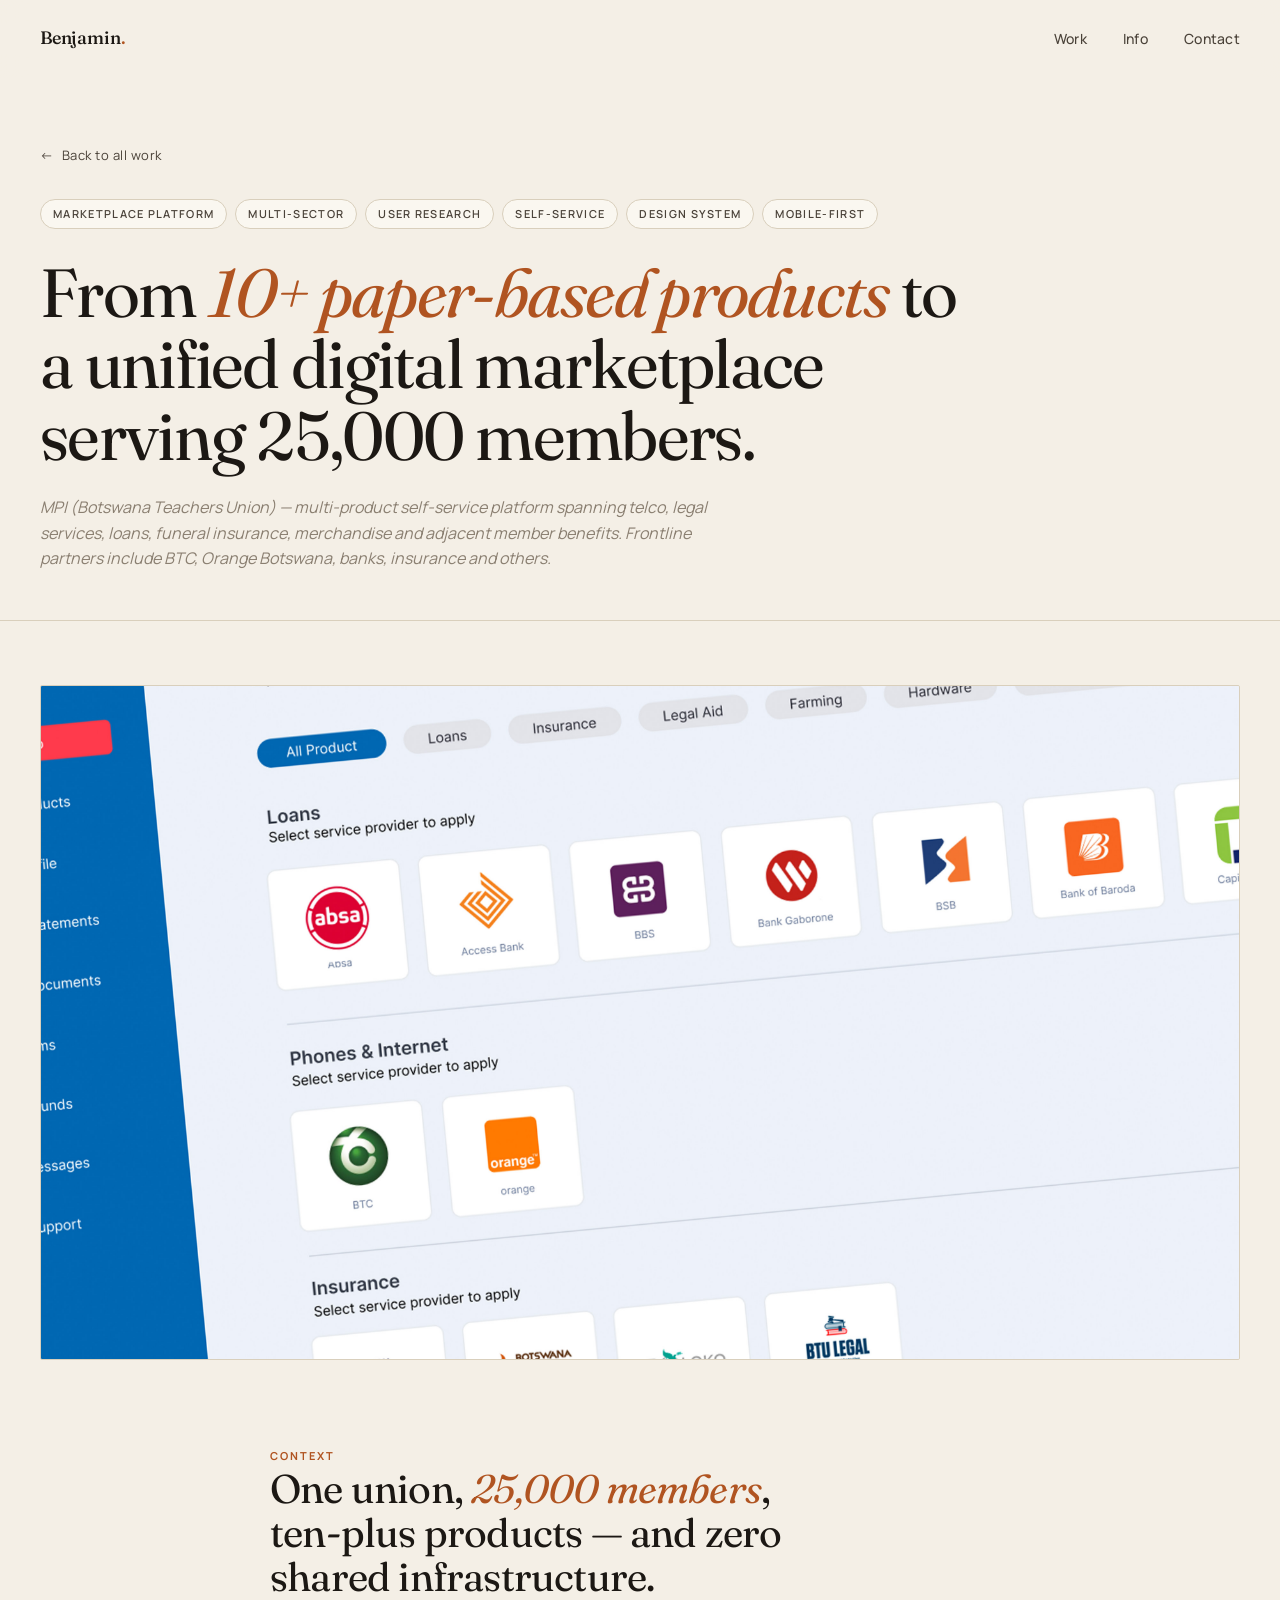
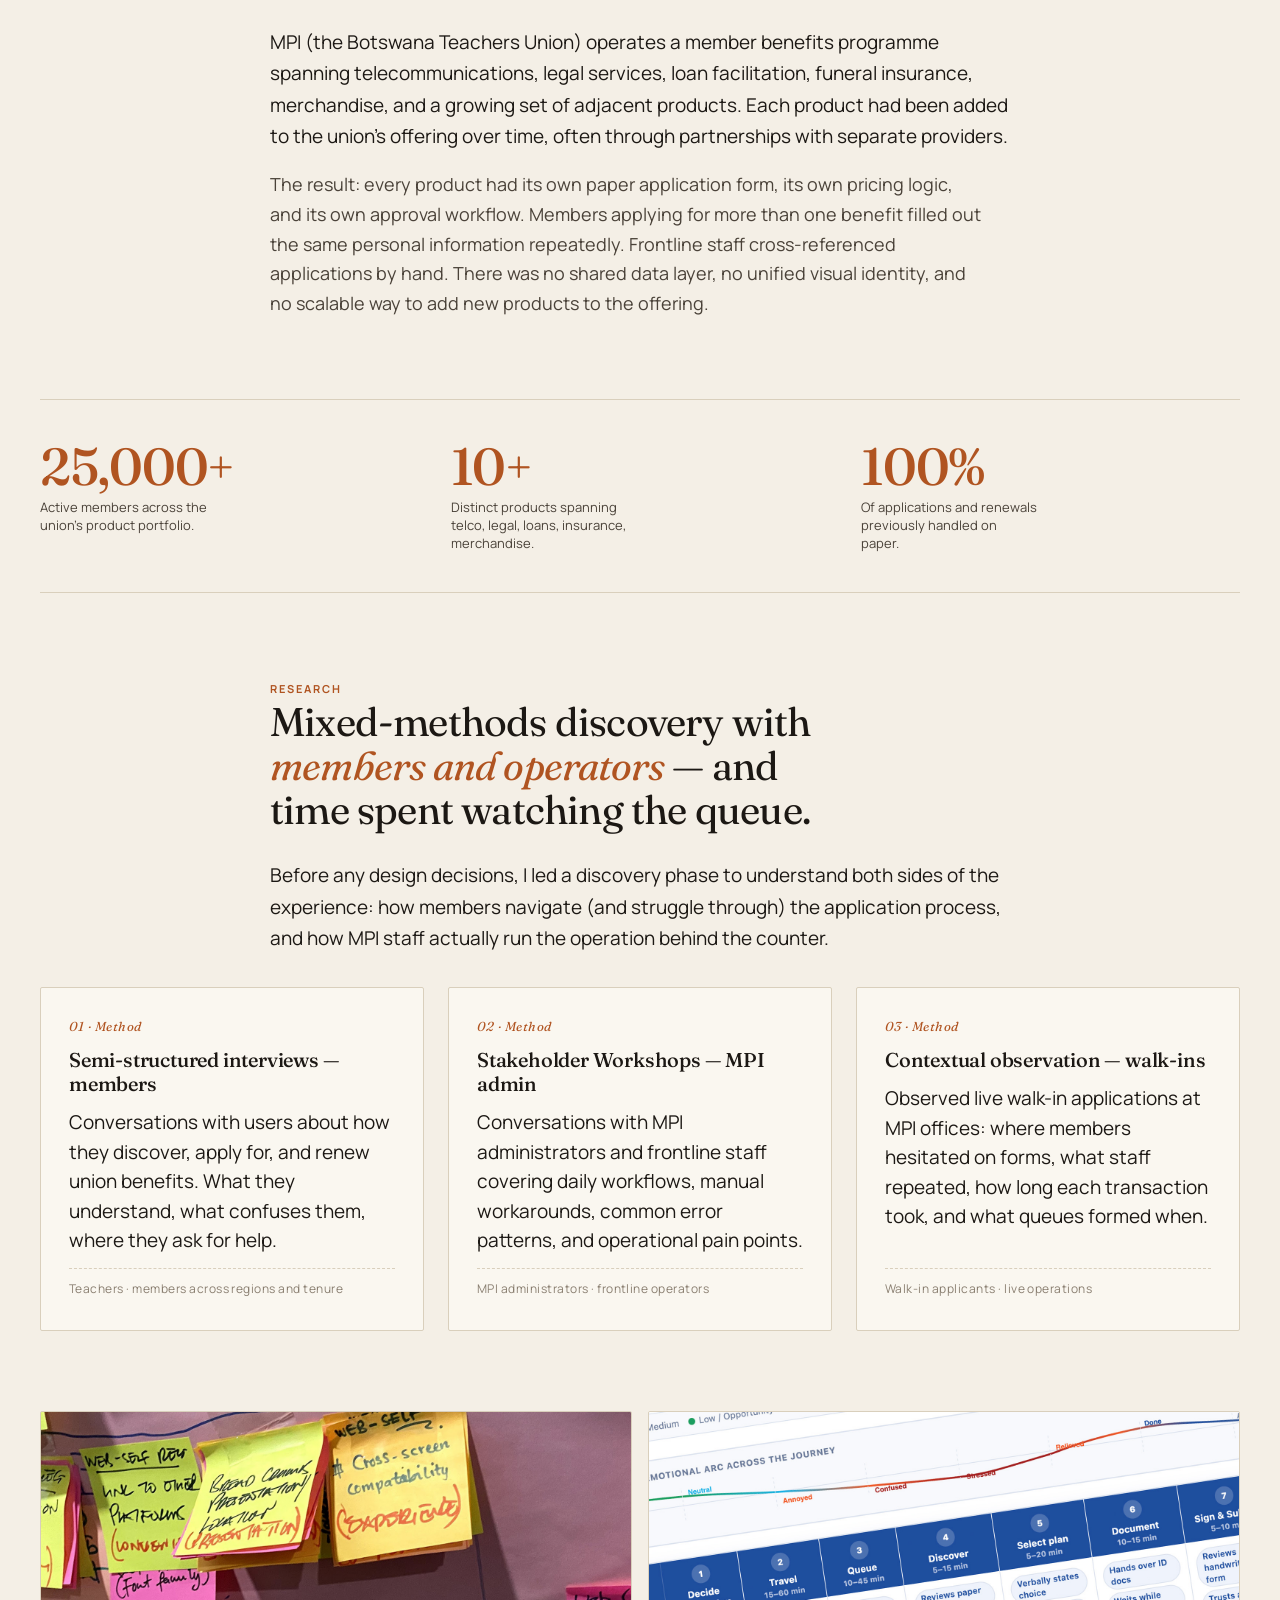
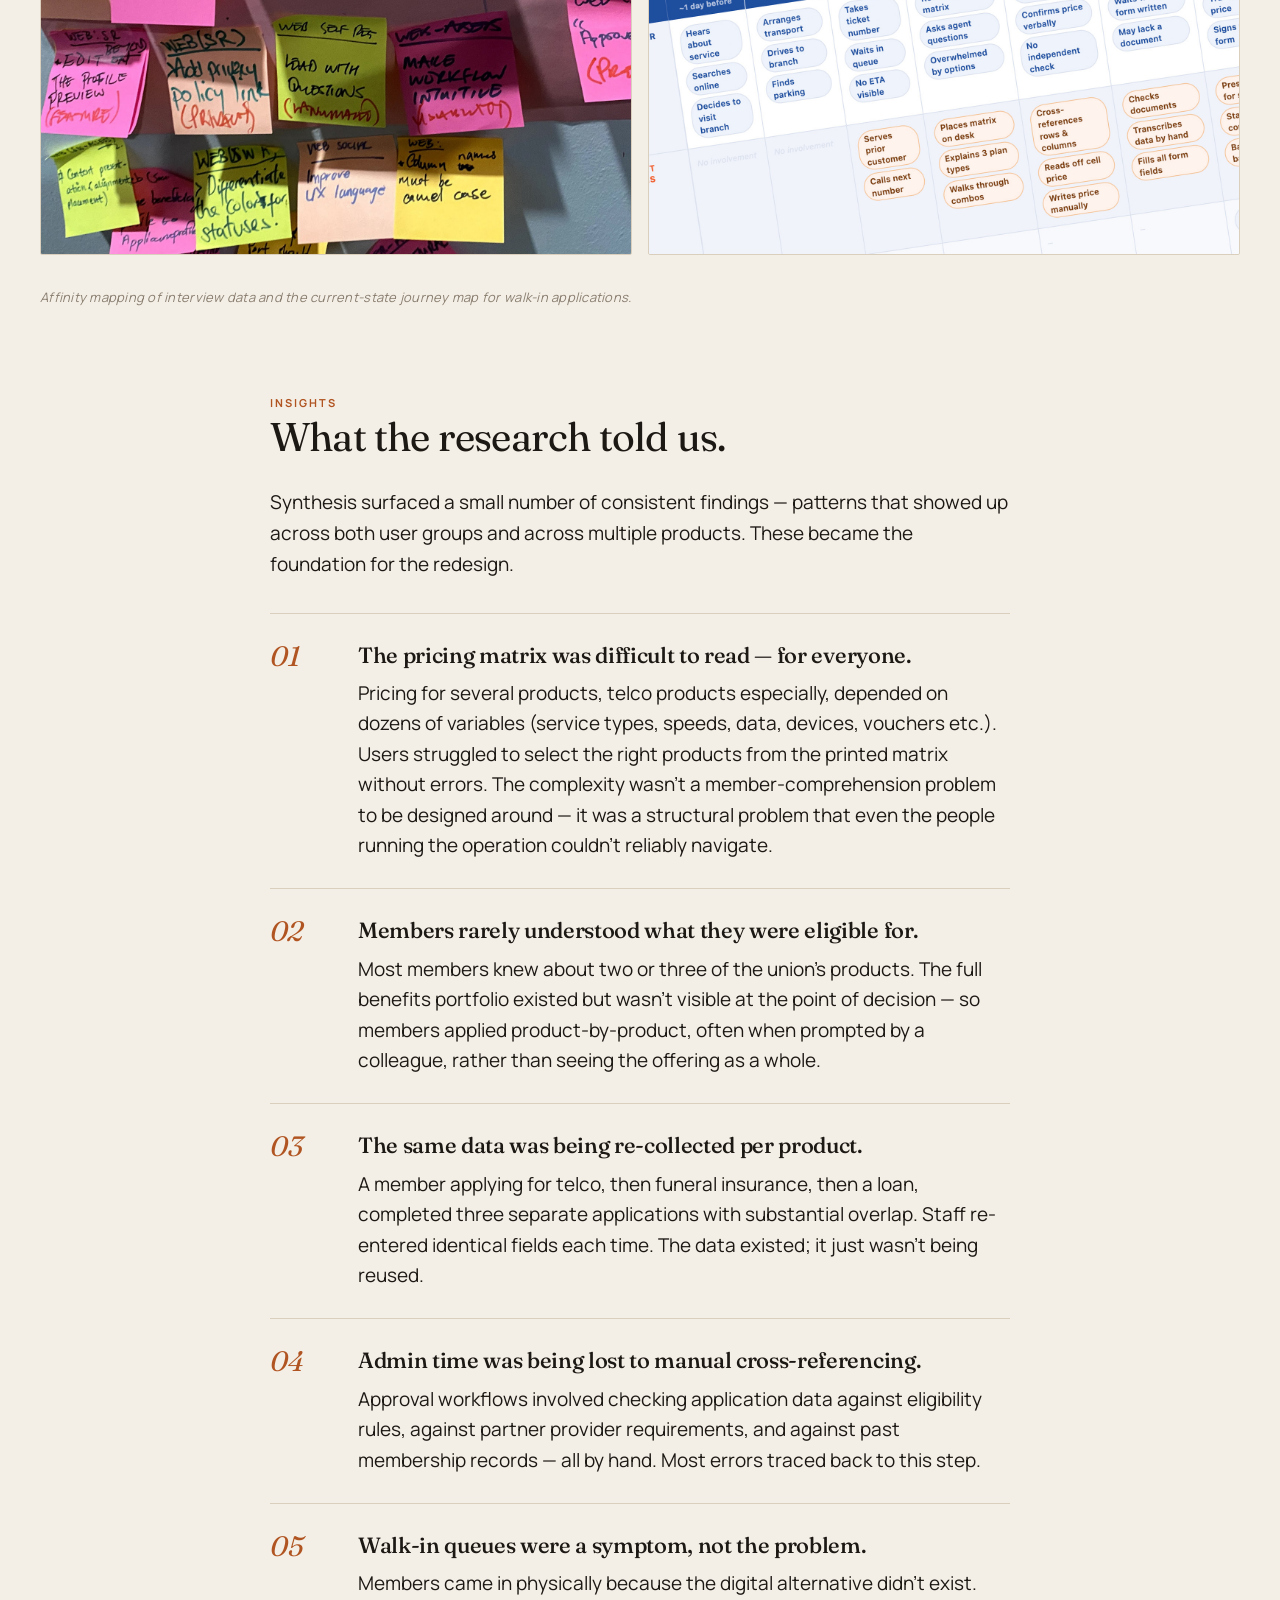
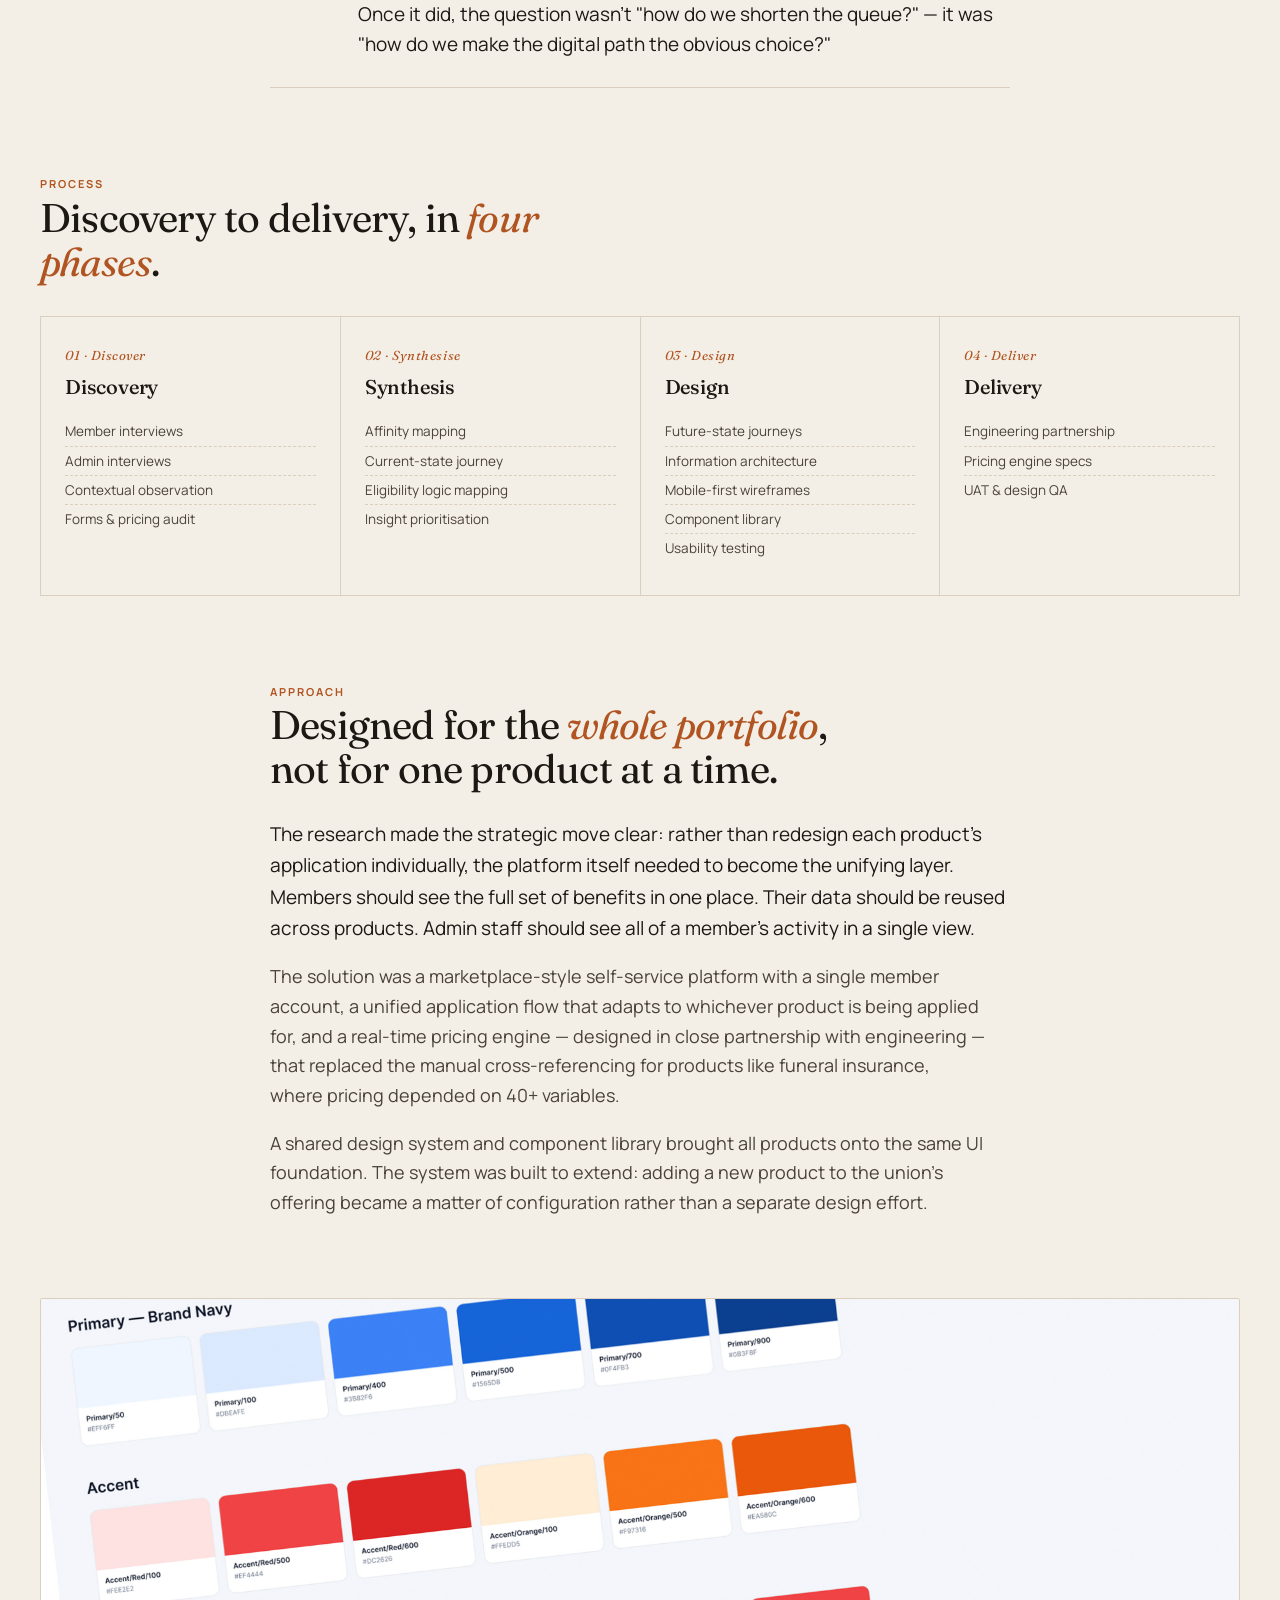
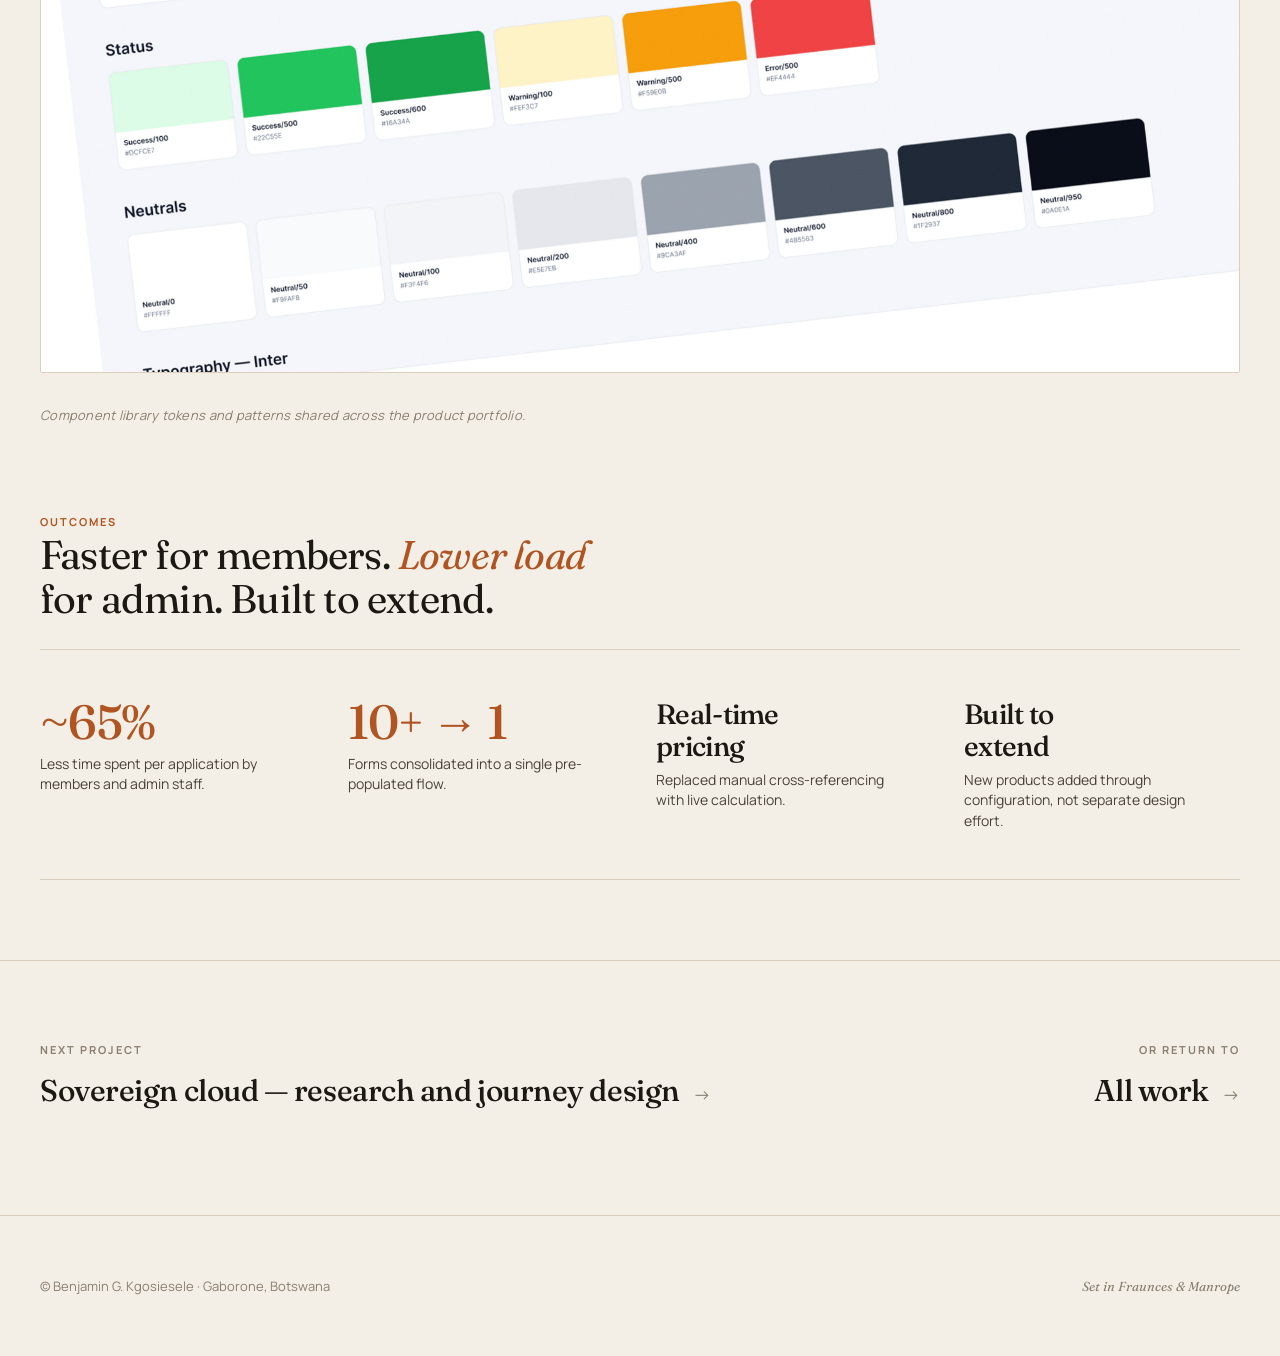
==== case-multi-product.html @ 845a57d2 "Add files via upload" ====
<!DOCTYPE html>
<html lang="en">
<head>
  <meta charset="UTF-8">
  <meta name="viewport" content="width=device-width, initial-scale=1.0">

  <script>document.documentElement.classList.add('js');</script>

  <title>MPI multi-product platform — Benjamin Kgosiesele</title>
  <meta name="description" content="Case study: from 10+ paper-based products to a unified digital marketplace serving 25,000 MPI members. Multi-method user research, journey design, and a real-time pricing engine.">

  <link rel="preconnect" href="https://fonts.googleapis.com">
  <link rel="preconnect" href="https://fonts.gstatic.com" crossorigin>
  <link href="https://fonts.googleapis.com/css2?family=Fraunces:ital,opsz,wght@0,9..144,300;0,9..144,400;0,9..144,500;0,9..144,600;1,9..144,400&family=Manrope:wght@300;400;500;600;700&display=swap" rel="stylesheet">

  <link rel="stylesheet" href="styles.css">

  <noscript>
    <style>
      .reveal { opacity: 1 !important; transform: none !important; }
    </style>
  </noscript>
</head>
<body>

  <!-- =====================================================
       NAV
       ===================================================== -->
  <nav class="top" id="topNav">
    <a href="index.html" class="mark">Benjamin<span>.</span></a>
    <ul>
      <li><a href="index.html">Work</a></li>
      <li><a href="about.html">Info</a></li>
      <li><a href="about.html#contact">Contact</a></li>
    </ul>
  </nav>

  <!-- =====================================================
       BACK LINK
       ===================================================== -->
  <div class="back-bar">
    <div class="container">
      <a href="index.html" class="back-link">
        <span class="arrow">←</span>
        <span>Back to all work</span>
      </a>
    </div>
  </div>

  <!-- =====================================================
       CASE HEADER
       ===================================================== -->
  <header class="case-header">
    <div class="container">
      <div class="case-tags">
        <span>Marketplace platform</span>
        <span>Multi-sector</span>
        <span>User research</span>
        <span>Self-service</span>
        <span>Design system</span>
        <span>Mobile-first</span>
      </div>
      <h1 class="case-title">From <em>10+ paper-based products</em> to a unified digital marketplace serving 25,000 members.</h1>
      <p class="case-clients">MPI (Botswana Teachers Union) — multi-product self-service platform spanning telco, legal services, loans, funeral insurance, merchandise and adjacent member benefits. Frontline partners include BTC, Orange Botswana, banks, insurance and others.</p>
    </div>
  </header>

  <!-- =====================================================
       HERO IMAGE
       ===================================================== -->
  <div class="container">
    <div class="case-hero-img" data-label="Hero image — unified marketplace, member dashboard / application flow">
     <img src="images/mpihero.jpg" alt="MPI multi-product platform — unified member dashboard">
    </div>
  </div>

  <!-- =====================================================
       CONTEXT
       ===================================================== -->
  <section class="case-section">
    <div class="container narrow reveal">
      <span class="section-label">Context</span>
      <h2>One union, <em>25,000 members</em>, ten-plus products — and zero shared infrastructure.</h2>
      <p>MPI (the Botswana Teachers Union) operates a member benefits programme spanning telecommunications, legal services, loan facilitation, funeral insurance, merchandise, and a growing set of adjacent products. Each product had been added to the union's offering over time, often through partnerships with separate providers.</p>
      <p>The result: every product had its own paper application form, its own pricing logic, and its own approval workflow. Members applying for more than one benefit filled out the same personal information repeatedly. Frontline staff cross-referenced applications by hand. There was no shared data layer, no unified visual identity, and no scalable way to add new products to the offering.</p>
    </div>
  </section>

  <!-- ===== Stat strip — scale signals ===== -->
  <section class="case-section" style="margin-top: 0;">
    <div class="container reveal">
      <div class="stat-strip">
        <div class="stat">
          <span class="figure">25,000+</span>
          <span class="label">Active members across the union's product portfolio.</span>
        </div>
        <div class="stat">
          <span class="figure">10+</span>
          <span class="label">Distinct products spanning telco, legal, loans, insurance, merchandise.</span>
        </div>
        <div class="stat">
          <span class="figure">100%</span>
          <span class="label">Of applications and renewals previously handled on paper.</span>
        </div>
      </div>
    </div>
  </section>

  <!-- =====================================================
       RESEARCH
       ===================================================== -->
  <section class="case-section">
    <div class="container narrow reveal">
      <span class="section-label">Research</span>
      <h2>Mixed-methods discovery with <em>members and operators</em> — and time spent watching the queue.</h2>
      <p>Before any design decisions, I led a discovery phase to understand both sides of the experience: how members navigate (and struggle through) the application process, and how MPI staff actually run the operation behind the counter.</p>
    </div>

    <div class="container reveal">
      <div class="research-grid">
        <div class="research-card">
          <span class="method-num">01 · Method</span>
          <h4>Semi-structured interviews — members</h4>
          <p>Conversations with users about how they discover, apply for, and renew union benefits. What they understand, what confuses them, where they ask for help.</p>
          <span class="who">Teachers · members across regions and tenure</span>
        </div>
        <div class="research-card">
          <span class="method-num">02 · Method</span>
          <h4>Stakeholder Workshops — MPI admin</h4>
          <p>Conversations with MPI administrators and frontline staff covering daily workflows, manual workarounds, common error patterns, and operational pain points.</p>
          <span class="who">MPI administrators · frontline operators</span>
        </div>
        <div class="research-card">
          <span class="method-num">03 · Method</span>
          <h4>Contextual observation — walk-ins</h4>
          <p>Observed live walk-in applications at MPI offices: where members hesitated on forms, what staff repeated, how long each transaction took, and what queues formed when.</p>
          <span class="who">Walk-in applicants · live operations</span>
        </div>
      </div>
    </div>
  </section>

  <!-- Process image row — research artefacts -->
  <div class="container">
    <div class="image-row reveal">
      <div class="img-frame" data-label="Design thinking session for requirements elicitation">
        <img src="images/designthinking.jpg" alt="Design thinking session for requirements elicitation">
        </div>
      <div class="img-frame " data-label="Customer journey map for konnecta touchpoints">
      <img src="images/journeymap.jpg" alt="Customer journey map for konnecta touchpoints">
      </div>
      
    </div>
    <p class="image-caption container narrow" style="padding-left:0;padding-right:0;">Affinity mapping of interview data and the current-state journey map for walk-in applications.</p>
  </div>

  <!-- =====================================================
       INSIGHTS
       ===================================================== -->
  <section class="case-section" style="margin-top: 80px;">
    <div class="container narrow reveal">
      <span class="section-label">Insights</span>
      <h2>What the research told us.</h2>
      <p>Synthesis surfaced a small number of consistent findings — patterns that showed up across both user groups and across multiple products. These became the foundation for the redesign.</p>
    </div>

    <div class="container narrow reveal">
      <div class="insights-list">
        <div class="insight">
          <span class="insight-num">01</span>
          <div>
            <h4>The pricing matrix was difficult to read — for everyone.</h4>
            <p>Pricing for several products, telco products especially, depended on dozens of variables (service types, speeds, data, devices, vouchers etc.). Users struggled to select the right products from the printed matrix without errors. The complexity wasn't a member-comprehension problem to be designed around — it was a structural problem that even the people running the operation couldn't reliably navigate.</p>
          </div>
        </div>
        <div class="insight">
          <span class="insight-num">02</span>
          <div>
            <h4>Members rarely understood what they were eligible for.</h4>
            <p>Most members knew about two or three of the union's products. The full benefits portfolio existed but wasn't visible at the point of decision — so members applied product-by-product, often when prompted by a colleague, rather than seeing the offering as a whole.</p>
          </div>
        </div>
        <div class="insight">
          <span class="insight-num">03</span>
          <div>
            <h4>The same data was being re-collected per product.</h4>
            <p>A member applying for telco, then funeral insurance, then a loan, completed three separate applications with substantial overlap. Staff re-entered identical fields each time. The data existed; it just wasn't being reused.</p>
          </div>
        </div>
        <div class="insight">
          <span class="insight-num">04</span>
          <div>
            <h4>Admin time was being lost to manual cross-referencing.</h4>
            <p>Approval workflows involved checking application data against eligibility rules, against partner provider requirements, and against past membership records — all by hand. Most errors traced back to this step.</p>
          </div>
        </div>
        <div class="insight">
          <span class="insight-num">05</span>
          <div>
            <h4>Walk-in queues were a symptom, not the problem.</h4>
            <p>Members came in physically because the digital alternative didn't exist. Once it did, the question wasn't "how do we shorten the queue?" — it was "how do we make the digital path the obvious choice?"</p>
          </div>
        </div>
      </div>
    </div>
  </section>

  <!-- =====================================================
       PROCESS
       ===================================================== -->
  <section class="case-section" style="margin-top: 80px;">
    <div class="container reveal">
      <span class="section-label">Process</span>
      <h2>Discovery to delivery, in <em>four phases</em>.</h2>

      <div class="process-phases">
        <div class="phase">
          <span class="phase-num">01 · Discover</span>
          <h4>Discovery</h4>
          <ul>
            <li>Member interviews</li>
            <li>Admin interviews</li>
            <li>Contextual observation</li>
            <li>Forms &amp; pricing audit</li>
          </ul>
        </div>
        <div class="phase">
          <span class="phase-num">02 · Synthesise</span>
          <h4>Synthesis</h4>
          <ul>
            <li>Affinity mapping</li>
            <li>Current-state journey</li>
            <li>Eligibility logic mapping</li>
            <li>Insight prioritisation</li>
          </ul>
        </div>
        <div class="phase">
          <span class="phase-num">03 · Design</span>
          <h4>Design</h4>
          <ul>
            <li>Future-state journeys</li>
            <li>Information architecture</li>
            <li>Mobile-first wireframes</li>
            <li>Component library</li>
            <li>Usability testing</li>
          </ul>
        </div>
        <div class="phase">
          <span class="phase-num">04 · Deliver</span>
          <h4>Delivery</h4>
          <ul>
            <li>Engineering partnership</li>
            <li>Pricing engine specs</li>
            <li>UAT &amp; design QA</li>
           
          </ul>
        </div>
      </div>
    </div>
  </section>

  <!-- =====================================================
       APPROACH (formerly What I did)
       ===================================================== -->
  <section class="case-section" style="margin-top: 80px;">
    <div class="container narrow reveal">
      <span class="section-label">Approach</span>
      <h2>Designed for the <em>whole portfolio</em>, not for one product at a time.</h2>
      <p>The research made the strategic move clear: rather than redesign each product's application individually, the platform itself needed to become the unifying layer. Members should see the full set of benefits in one place. Their data should be reused across products. Admin staff should see all of a member's activity in a single view.</p>
      <p>The solution was a marketplace-style self-service platform with a single member account, a unified application flow that adapts to whichever product is being applied for, and a real-time pricing engine — designed in close partnership with engineering — that replaced the manual cross-referencing for products like funeral insurance, where pricing depended on 40+ variables.</p>
      <p>A shared design system and component library brought all products onto the same UI foundation. The system was built to extend: adding a new product to the union's offering became a matter of configuration rather than a separate design effort.</p>
    </div>
  </section>

  <!-- Detail image -->
  <div class="container">
    <div class="image-row full reveal">
      <div class="img-frame" data-label="Design system — component library across the product portfolio">
      <img src="images/designsystem2.jpg" alt="Unified design system components">
      </div>
    </div>
    <p class="image-caption container narrow" style="padding-left:0;padding-right:0;">Component library tokens and patterns shared across the product portfolio.</p>
  </div>

  <!-- =====================================================
       OUTCOMES
       ===================================================== -->
  <section class="case-section" style="margin-top: 80px;">
    <div class="container reveal">
      <span class="section-label">Outcomes</span>
      <h2>Faster for members. <em>Lower load</em> for admin. Built to extend.</h2>

      <div class="outcomes-grid">
        <div class="outcome">
          <span class="figure">~65%</span>
          <span class="desc">Less time spent per application by members and admin staff.</span>
        </div>
        <div class="outcome">
          <span class="figure">10+ → 1</span>
          <span class="desc">Forms consolidated into a single pre-populated flow.</span>
        </div>
        <div class="outcome">
          <span class="figure text">Real-time<br>pricing</span>
          <span class="desc">Replaced manual cross-referencing with live calculation.</span>
        </div>
        <div class="outcome">
          <span class="figure text">Built to<br>extend</span>
          <span class="desc">New products added through configuration, not separate design effort.</span>
        </div>
      </div>
    </div>
  </section>

  <!-- Pull quote / reflection
  <section class="case-section">
    <div class="container narrow reveal">
      <div class="callout">
        <p>"The design wasn't just a UI redesign — it was a channel migration. Volume shifted from paper and in-person submission to mobile-first digital, which changed how the operations team had to staff and support the products."</p>
      </div>
    </div>
  </section> -->

  <!-- =====================================================
       NEXT CASE
       ===================================================== -->
  <section class="next-case">
    <div class="container">
      <div class="next-case-inner">
        <div>
          <span class="nav-label">Next project</span>
          <a href="case-sovereign-cloud.html">Sovereign cloud — research and journey design <span class="arrow">→</span></a>
        </div>
        <div style="text-align: right;">
          <span class="nav-label">Or return to</span>
          <a href="index.html">All work <span class="arrow">→</span></a>
        </div>
      </div>
    </div>
  </section>

  <!-- =====================================================
       FOOTER
       ===================================================== -->
  <footer class="case-footer">
    <div class="container" style="display:flex;justify-content:space-between;align-items:center;width:100%;flex-wrap:wrap;gap:16px;">
      <span>© Benjamin G. Kgosiesele · Gaborone, Botswana</span>
      <span class="set-in">Set in Fraunces &amp; Manrope</span>
    </div>
  </footer>

  <script>
    const nav = document.getElementById('topNav');
    const onScroll = () => {
      if (window.scrollY > 8) nav.classList.add('scrolled');
      else nav.classList.remove('scrolled');
    };
    window.addEventListener('scroll', onScroll, { passive: true });
    onScroll();

    const revealEls = document.querySelectorAll('.reveal');
    if ('IntersectionObserver' in window) {
      const io = new IntersectionObserver((entries) => {
        entries.forEach(entry => {
          if (entry.isIntersecting) {
            entry.target.classList.add('in');
            io.unobserve(entry.target);
          }
        });
      }, { rootMargin: '0px 0px -60px 0px', threshold: 0.05 });
      revealEls.forEach(el => io.observe(el));
    } else {
      revealEls.forEach(el => el.classList.add('in'));
    }
    setTimeout(() => {
      revealEls.forEach(el => el.classList.add('in'));
    }, 600);
  </script>
</body>
</html>
---- styles.css ----
/* ============================================================
   Benjamin Kgosiesele — Portfolio
   Shared stylesheet for all pages
   Set in Fraunces (display) & Manrope (body)
   ============================================================ */

:root {
      /* Editorial warm palette */
      --bg: #F4EFE6;
      --bg-tint: #EAE2D2;
      --ink: #1C1814;
      --ink-soft: #4A4239;
      --ink-muted: #8A7F71;
      --rule: #D9CFBC;
      --accent: #B05421;
      --accent-soft: #E8C9A8;
      --paper: #FAF7F0;

      --font-display: 'Fraunces', 'Cochin', 'Georgia', serif;
      --font-body: 'Manrope', 'Helvetica Neue', Arial, sans-serif;
    }

* { box-sizing: border-box; margin: 0; padding: 0; }

html { scroll-behavior: smooth; }

body {
      font-family: var(--font-body);
      font-size: 17px;
      line-height: 1.6;
      color: var(--ink);
      background: var(--bg);
      -webkit-font-smoothing: antialiased;
      text-rendering: optimizeLegibility;
      overflow-x: hidden;
    }

.container {
      max-width: 1280px;
      margin: 0 auto;
      padding: 0 40px;
    }

@media (max-width: 720px) {
      .about-grid { grid-template-columns: 1fr; gap: 48px; }
      .about-portrait { max-width: 320px; justify-self: center; }
      .about-portrait + .portrait-caption { text-align: center; }
    }

nav.top {
      position: fixed;
      top: 0; left: 0; right: 0;
      z-index: 100;
      padding: 24px 40px;
      display: flex;
      justify-content: space-between;
      align-items: baseline;
      background: rgba(244, 239, 230, 0.85);
      backdrop-filter: blur(12px);
      -webkit-backdrop-filter: blur(12px);
      border-bottom: 1px solid transparent;
      transition: border-color 0.3s ease;
    }

nav.top.scrolled { border-bottom-color: var(--rule); }

nav.top .mark {
      font-family: var(--font-display);
      font-weight: 500;
      font-size: 18px;
      letter-spacing: -0.01em;
      color: var(--ink);
      text-decoration: none;
    }

nav.top .mark span { color: var(--accent); }

nav.top ul {
      list-style: none;
      display: flex;
      gap: 36px;
      align-items: baseline;
    }

nav.top a {
      font-size: 14px;
      font-weight: 500;
      color: var(--ink-soft);
      text-decoration: none;
      letter-spacing: 0.02em;
      transition: color 0.2s ease;
    }

nav.top a:hover { color: var(--accent); }

nav.top a.active { color: var(--accent); }

.hero {
      padding: 160px 0 80px;
    }

.eyebrow {
      font-size: 12px;
      font-weight: 600;
      letter-spacing: 0.18em;
      text-transform: uppercase;
      color: var(--accent);
      margin-bottom: 28px;
    }

h1.hero-headline {
      font-family: var(--font-display);
      font-weight: 400;
      font-size: clamp(36px, 5.5vw, 72px);
      line-height: 1.05;
      letter-spacing: -0.025em;
      color: var(--ink);
      margin-bottom: 32px;
      max-width: 22ch;
    }

h1.hero-headline em {
      font-style: italic;
      font-weight: 400;
      color: var(--accent);
    }

.hero-sub {
      font-size: clamp(16px, 1.4vw, 18px);
      max-width: 580px;
      color: var(--ink-soft);
      line-height: 1.55;
    }

section.work {
      padding: 40px 0 100px;
    }

.work-meta {
      display: flex;
      justify-content: space-between;
      align-items: baseline;
      padding: 24px 0;
      margin-bottom: 32px;
      border-top: 1px solid var(--rule);
      border-bottom: 1px solid var(--rule);
    }

.work-meta .label {
      font-family: var(--font-display);
      font-style: italic;
      font-size: 17px;
      color: var(--accent);
    }

.work-meta .count {
      font-size: 13px;
      color: var(--ink-muted);
      letter-spacing: 0.04em;
    }

.tile-grid {
      display: grid;
      grid-template-columns: repeat(6, 1fr);
      gap: 16px;
    }

.tile {
      position: relative;
      grid-column: span 2; /* default: 1/3 width */
      aspect-ratio: 4 / 3;
      overflow: hidden;
      background: var(--bg-tint);
      border: 1px solid var(--rule);
      border-radius: 2px;
      text-decoration: none;
      color: inherit;
      display: block;
      transition: transform 0.3s ease;
    }

.tile.featured {
      grid-column: span 4;
      aspect-ratio: 16 / 9;
    }

.tile.wide {
      grid-column: span 3;
      aspect-ratio: 5 / 3;
    }

.tile-img {
      position: absolute;
      inset: 0;
      width: 100%;
      height: 100%;
      object-fit: cover;
      display: block;
      transition: transform 0.6s ease;
    }

.tile:hover .tile-img {
      transform: scale(1.04);
    }

.tile.empty::before {
      content: '';
      position: absolute; inset: 0;
      background-image: repeating-linear-gradient(
        45deg,
        transparent 0,
        transparent 14px,
        rgba(176, 84, 33, 0.05) 14px,
        rgba(176, 84, 33, 0.05) 28px
      );
    }

.tile.empty .tile-placeholder {
      position: absolute;
      inset: 0;
      display: flex;
      align-items: center;
      justify-content: center;
      font-family: var(--font-display);
      font-style: italic;
      font-size: 14px;
      color: var(--ink-muted);
      letter-spacing: 0.02em;
      padding: 16px;
      text-align: center;
      line-height: 1.35;
    }

.tile-overlay {
      position: absolute;
      inset: 0;
      background: linear-gradient(
        to bottom,
        rgba(28, 24, 20, 0) 0%,
        rgba(28, 24, 20, 0) 45%,
        rgba(28, 24, 20, 0.55) 80%,
        rgba(28, 24, 20, 0.85) 100%
      );
      display: flex;
      flex-direction: column;
      justify-content: flex-end;
      padding: 24px;
      transition: background 0.3s ease;
    }

.tile:hover .tile-overlay {
      background: linear-gradient(
        to bottom,
        rgba(28, 24, 20, 0.15) 0%,
        rgba(28, 24, 20, 0.4) 45%,
        rgba(28, 24, 20, 0.75) 80%,
        rgba(28, 24, 20, 0.92) 100%
      );
    }

.tile-tag {
      font-size: 10px;
      font-weight: 700;
      letter-spacing: 0.16em;
      text-transform: uppercase;
      color: var(--accent-soft);
      margin-bottom: 10px;
      opacity: 0.95;
    }

.tile-title {
      font-family: var(--font-display);
      font-weight: 400;
      font-size: clamp(20px, 2vw, 26px);
      line-height: 1.15;
      letter-spacing: -0.015em;
      color: #FAF7F0;
      max-width: 22ch;
    }

.tile.featured .tile-title {
      font-size: clamp(26px, 2.6vw, 36px);
      max-width: 24ch;
    }

.tile-meta {
      display: flex;
      gap: 14px;
      margin-top: 10px;
      font-size: 12px;
      color: rgba(250, 247, 240, 0.75);
      letter-spacing: 0.05em;
    }

.tile-meta .arrow {
      margin-left: auto;
      transition: transform 0.25s ease;
    }

.tile:hover .tile-meta .arrow {
      transform: translateX(4px);
    }

@media (max-width: 900px) {
      .tile-grid { grid-template-columns: 1fr; }
      .tile,
      .tile.featured,
      .tile.wide {
        grid-column: 1;
        aspect-ratio: 16 / 10;
      }
    }

footer.home-footer {
      padding: 80px 0 60px;
      border-top: 1px solid var(--rule);
    }

.footer-grid {
      display: grid;
      grid-template-columns: 1fr 1fr;
      gap: 48px;
      align-items: end;
      margin-bottom: 48px;
    }

.footer-grid h2 {
      font-family: var(--font-display);
      font-weight: 400;
      font-size: clamp(28px, 4vw, 44px);
      line-height: 1;
      letter-spacing: -0.02em;
      max-width: 14ch;
    }

.footer-grid h2 em {
      font-style: italic;
      color: var(--accent);
    }

.footer-links {
      display: flex;
      flex-direction: column;
      gap: 12px;
    }

.footer-links a {
      font-family: var(--font-display);
      font-size: 18px;
      font-weight: 500;
      color: var(--ink);
      text-decoration: none;
      border-bottom: 1px solid var(--rule);
      padding-bottom: 10px;
      transition: color 0.2s ease, border-color 0.2s ease;
      display: flex;
      justify-content: space-between;
      align-items: center;
    }

.footer-links a:hover {
      color: var(--accent);
      border-bottom-color: var(--accent);
    }

.footer-links a .arrow {
      font-family: var(--font-body);
      font-weight: 400;
      font-size: 14px;
      color: var(--ink-muted);
      transition: transform 0.2s ease, color 0.2s ease;
    }

.footer-links a:hover .arrow {
      color: var(--accent);
      transform: translateX(4px);
    }

.colophon {
      padding-top: 32px;
      border-top: 1px solid var(--rule);
      display: flex;
      justify-content: space-between;
      align-items: center;
      font-size: 13px;
      color: var(--ink-muted);
    }

.colophon .set-in {
      font-family: var(--font-display);
      font-style: italic;
    }

.reveal { /* visible by default */ }

html.js .reveal {
      opacity: 0;
      transform: translateY(24px);
      transition: opacity 0.7s ease, transform 0.7s ease;
    }

html.js .reveal.in {
      opacity: 1;
      transform: translateY(0);
    }

@media (prefers-reduced-motion: reduce) {
      *, *::before, *::after {
        animation-duration: 0.01ms !important;
        transition-duration: 0.01ms !important;
      }
      .reveal { opacity: 1 !important; transform: none !important; }
    }

nav.top a:hover, nav.top a.active { color: var(--accent); }

.page-header {
      padding: 160px 0 64px;
    }

h1.page-title {
      font-family: var(--font-display);
      font-weight: 400;
      font-size: clamp(48px, 7vw, 88px);
      line-height: 1;
      letter-spacing: -0.025em;
      color: var(--ink);
    }

h1.page-title em {
      font-style: italic;
      color: var(--accent);
    }

section.about {
      padding: 40px 0 80px;
      border-top: 1px solid var(--rule);
    }

.about-grid {
      display: grid;
      grid-template-columns: 1.5fr 1fr;
      gap: 80px;
      align-items: start;
    }

.about-grid p {
      font-size: 18px;
      line-height: 1.65;
      color: var(--ink-soft);
      margin-bottom: 18px;
    }

.about-grid p:first-child { color: var(--ink); font-size: 20px; }

.about-grid .lede em {
      font-family: var(--font-display);
      font-style: italic;
      color: var(--accent);
      font-weight: 400;
    }

.about-portrait {
      position: relative;
      overflow: hidden;
      background: var(--bg-tint);
      border: 1px solid var(--rule);
      border-radius: 2px;
      aspect-ratio: 4 / 5;
      width: 100%;
      max-width: 420px;
      justify-self: end;
    }

.about-portrait img {
      width: 100%;
      height: 100%;
      object-fit: cover;
      display: block;
    }

.about-portrait.empty::before {
      content: '';
      position: absolute; inset: 0;
      background-image: repeating-linear-gradient(
        45deg,
        transparent 0,
        transparent 14px,
        rgba(176, 84, 33, 0.05) 14px,
        rgba(176, 84, 33, 0.05) 28px
      );
    }

.about-portrait.empty::after {
      content: attr(data-label);
      position: absolute;
      inset: 0;
      display: flex;
      align-items: center;
      justify-content: center;
      font-family: var(--font-display);
      font-style: italic;
      font-size: 15px;
      color: var(--ink-muted);
      letter-spacing: 0.02em;
      padding: 16px;
      text-align: center;
      line-height: 1.35;
    }

.about-portrait + .portrait-caption {
      font-size: 12px;
      color: var(--ink-muted);
      font-style: italic;
      margin: 12px 0 0;
      letter-spacing: 0.02em;
      text-align: right;
    }

.block {
      padding: 80px 0;
      border-top: 1px solid var(--rule);
    }

.block-head {
      display: flex;
      justify-content: space-between;
      align-items: baseline;
      margin-bottom: 56px;
      flex-wrap: wrap;
      gap: 12px;
    }

.block-head .label {
      font-family: var(--font-display);
      font-style: italic;
      font-size: 17px;
      color: var(--accent);
    }

.block-head h2 {
      font-family: var(--font-display);
      font-weight: 400;
      font-size: clamp(32px, 4.5vw, 48px);
      line-height: 1.05;
      letter-spacing: -0.02em;
    }

.block-head .meta {
      font-size: 13px;
      color: var(--ink-muted);
      letter-spacing: 0.04em;
    }

.offerings-grid {
      display: grid;
      grid-template-columns: repeat(2, 1fr);
      gap: 1px;
      background: var(--rule);
      border: 1px solid var(--rule);
    }

.offering {
      background: var(--bg);
      padding: 32px 32px 36px;
      display: flex;
      flex-direction: column;
      gap: 14px;
      transition: background 0.25s ease;
    }

.offering:hover { background: var(--paper); }

.offering .num {
      font-family: var(--font-display);
      font-style: italic;
      font-size: 14px;
      color: var(--accent);
      letter-spacing: 0.02em;
    }

.offering h4 {
      font-family: var(--font-display);
      font-weight: 500;
      font-size: 24px;
      letter-spacing: -0.015em;
      line-height: 1.15;
      color: var(--ink);
    }

.offering p {
      font-size: 15px;
      line-height: 1.55;
      color: var(--ink-soft);
    }

.approach-list {
      display: grid;
      grid-template-columns: repeat(4, 1fr);
      gap: 36px;
      counter-reset: step;
    }

.step {
      display: flex;
      flex-direction: column;
      gap: 14px;
      padding-top: 24px;
      border-top: 2px solid var(--ink);
      position: relative;
    }

.step::before {
      counter-increment: step;
      content: "0" counter(step);
      font-family: var(--font-display);
      font-style: italic;
      font-size: 13px;
      color: var(--accent);
      letter-spacing: 0.04em;
    }

.step h4 {
      font-family: var(--font-display);
      font-weight: 500;
      font-size: 22px;
      letter-spacing: -0.015em;
      line-height: 1.1;
      color: var(--ink);
    }

.step p {
      font-size: 14.5px;
      line-height: 1.55;
      color: var(--ink-soft);
    }

@media (max-width: 540px) {
      .about-meta-grid { grid-template-columns: 1fr; gap: 32px; }
    }

.competencies-list {
      display: grid;
      grid-template-columns: 1fr;
      gap: 28px;
    }

.competency-row {
      display: grid;
      grid-template-columns: 200px 1fr;
      gap: 32px;
      padding-bottom: 28px;
      border-bottom: 1px solid var(--rule);
    }

.competency-row:last-child { border-bottom: none; }

.competency-row h4 {
      font-family: var(--font-display);
      font-weight: 500;
      font-size: 20px;
      letter-spacing: -0.01em;
      color: var(--ink);
    }

.competency-row p {
      font-size: 16px;
      line-height: 1.6;
      color: var(--ink-soft);
    }

.about-meta-grid {
      display: grid;
      grid-template-columns: repeat(3, 1fr);
      gap: 56px;
    }

.about-side h4 {
      font-size: 11px;
      font-weight: 700;
      letter-spacing: 0.16em;
      text-transform: uppercase;
      color: var(--accent);
      margin-bottom: 16px;
      margin-top: 32px;
    }

.about-side h4:first-child { margin-top: 0; }

.about-side ul { list-style: none; }

.about-side li {
      font-size: 15px;
      color: var(--ink-soft);
      padding: 6px 0;
      border-bottom: 1px solid var(--rule);
      display: flex;
      justify-content: space-between;
      gap: 12px;
    }

.about-side li:last-child { border-bottom: none; }

.about-side li .yr { color: var(--ink-muted); font-size: 13px; }

.about-side ul.plain-list li { display: block; }

.contact-block {
      display: grid;
      grid-template-columns: 1fr 1fr;
      gap: 60px;
      align-items: end;
    }

.contact-block h2 {
      font-family: var(--font-display);
      font-weight: 400;
      font-size: clamp(40px, 6vw, 72px);
      line-height: 0.98;
      letter-spacing: -0.025em;
      max-width: 12ch;
    }

.contact-block h2 em {
      font-style: italic;
      color: var(--accent);
    }

.contact-list {
      display: flex;
      flex-direction: column;
      gap: 18px;
      padding-bottom: 12px;
    }

.contact-list a {
      font-family: var(--font-display);
      font-size: 22px;
      font-weight: 500;
      color: var(--ink);
      text-decoration: none;
      border-bottom: 1px solid var(--rule);
      padding-bottom: 14px;
      transition: color 0.2s ease, border-color 0.2s ease;
      display: flex;
      justify-content: space-between;
      align-items: center;
    }

.contact-list a:hover {
      color: var(--accent);
      border-bottom-color: var(--accent);
    }

.contact-list a .arrow {
      font-family: var(--font-body);
      font-weight: 400;
      font-size: 16px;
      color: var(--ink-muted);
      transition: transform 0.2s ease, color 0.2s ease;
    }

.contact-list a:hover .arrow {
      color: var(--accent);
      transform: translateX(4px);
    }

footer.page-footer {
      padding: 40px 0 60px;
      border-top: 1px solid var(--rule);
      display: flex;
      justify-content: space-between;
      align-items: center;
      font-size: 13px;
      color: var(--ink-muted);
      flex-wrap: wrap;
      gap: 16px;
    }

footer.page-footer .set-in {
      font-family: var(--font-display);
      font-style: italic;
    }

.container.narrow {
      max-width: 820px;
    }

.back-bar {
      padding: 140px 0 32px;
    }

.back-link {
      font-size: 13px;
      color: var(--ink-soft);
      text-decoration: none;
      letter-spacing: 0.04em;
      transition: color 0.2s ease;
      display: inline-flex;
      align-items: center;
      gap: 8px;
    }

.back-link:hover { color: var(--accent); }

.back-link .arrow {
      transition: transform 0.2s ease;
    }

.back-link:hover .arrow { transform: translateX(-3px); }

.case-header {
      padding-bottom: 48px;
      border-bottom: 1px solid var(--rule);
      margin-bottom: 64px;
    }

.case-tags {
      display: flex;
      flex-wrap: wrap;
      gap: 8px;
      margin-bottom: 28px;
    }

.case-tags span {
      font-size: 11px;
      font-weight: 600;
      letter-spacing: 0.12em;
      text-transform: uppercase;
      color: var(--ink-soft);
      padding: 5px 12px;
      border: 1px solid var(--rule);
      border-radius: 100px;
      background: var(--paper);
    }

.case-title {
      font-family: var(--font-display);
      font-weight: 400;
      font-size: clamp(36px, 6vw, 68px);
      line-height: 1.05;
      letter-spacing: -0.025em;
      color: var(--ink);
      margin-bottom: 24px;
      max-width: 22ch;
    }

.case-title em {
      font-style: italic;
      color: var(--accent);
    }

.case-clients {
      font-size: 16px;
      color: var(--ink-muted);
      font-style: italic;
      max-width: 70ch;
    }

.case-hero-img {
      position: relative;
      overflow: hidden;
      background: var(--bg-tint);
      border: 1px solid var(--rule);
      border-radius: 2px;
      aspect-ratio: 16 / 9;
      margin-bottom: 80px;
    }

.case-hero-img img {
      width: 100%;
      height: 100%;
      object-fit: cover;
      display: block;
    }

.case-hero-img.empty::before {
      content: '';
      position: absolute; inset: 0;
      background-image: repeating-linear-gradient(
        45deg,
        transparent 0,
        transparent 14px,
        rgba(176, 84, 33, 0.05) 14px,
        rgba(176, 84, 33, 0.05) 28px
      );
    }

.case-hero-img.empty::after {
      content: attr(data-label);
      position: absolute;
      inset: 0;
      display: flex;
      align-items: center;
      justify-content: center;
      font-family: var(--font-display);
      font-style: italic;
      font-size: 16px;
      color: var(--ink-muted);
      letter-spacing: 0.02em;
      padding: 16px;
      text-align: center;
    }

.section-label {
      font-size: 11px;
      font-weight: 700;
      letter-spacing: 0.18em;
      text-transform: uppercase;
      color: var(--accent);
      margin-bottom: 20px;
    }

.case-section {
      margin-bottom: 80px;
    }

.case-section h2 {
      font-family: var(--font-display);
      font-weight: 400;
      font-size: clamp(28px, 3.5vw, 40px);
      line-height: 1.1;
      letter-spacing: -0.02em;
      margin-bottom: 28px;
      max-width: 22ch;
    }

.case-section h2 em { font-style: italic; color: var(--accent); }

.case-section p {
      font-size: 18px;
      line-height: 1.65;
      color: var(--ink-soft);
      max-width: 65ch;
      margin-bottom: 18px;
    }

.case-section p:first-of-type { color: var(--ink); font-size: 19px; }

.outcomes-grid {
      display: grid;
      grid-template-columns: repeat(4, 1fr);
      gap: 32px;
      padding: 48px 0;
      border-top: 1px solid var(--rule);
      border-bottom: 1px solid var(--rule);
      margin: 16px 0 80px;
    }

.outcome { display: flex; flex-direction: column; gap: 8px; }

.outcome .figure {
      font-family: var(--font-display);
      font-weight: 500;
      font-size: clamp(34px, 4vw, 48px);
      line-height: 1;
      letter-spacing: -0.025em;
      color: var(--accent);
    }

.outcome .figure.text {
      font-size: clamp(22px, 2.4vw, 28px);
      line-height: 1.15;
      color: var(--ink);
    }

.outcome .desc {
      font-size: 14px;
      line-height: 1.45;
      color: var(--ink-soft);
      max-width: 28ch;
    }

.image-row {
      display: grid;
      grid-template-columns: 1fr 1fr;
      gap: 16px;
      margin: 32px 0;
    }

.image-row.full { grid-template-columns: 1fr; }

.img-frame {
      position: relative;
      overflow: hidden;
      background: var(--bg-tint);
      border: 1px solid var(--rule);
      border-radius: 2px;
      aspect-ratio: 4 / 3;
    }

.image-row.full .img-frame { aspect-ratio: 16 / 9; }

.img-frame img {
      width: 100%;
      height: 100%;
      object-fit: cover;
      display: block;
    }

.img-frame.empty::before {
      content: '';
      position: absolute; inset: 0;
      background-image: repeating-linear-gradient(
        45deg,
        transparent 0,
        transparent 14px,
        rgba(176, 84, 33, 0.05) 14px,
        rgba(176, 84, 33, 0.05) 28px
      );
    }

.img-frame.empty::after {
      content: attr(data-label);
      position: absolute;
      inset: 0;
      display: flex;
      align-items: center;
      justify-content: center;
      font-family: var(--font-display);
      font-style: italic;
      font-size: 14px;
      color: var(--ink-muted);
      letter-spacing: 0.02em;
      padding: 16px;
      text-align: center;
    }

.image-caption {
      font-size: 13px;
      color: var(--ink-muted);
      font-style: italic;
      margin: 12px 0 0;
      letter-spacing: 0.02em;
    }

/* Research methods grid — three or four method cards side by side */
.research-grid {
  display: grid;
  grid-template-columns: repeat(3, 1fr);
  gap: 24px;
  margin: 32px 0 48px;
}
.research-card {
  padding: 28px 28px 32px;
  background: var(--paper);
  border: 1px solid var(--rule);
  border-radius: 2px;
  display: flex;
  flex-direction: column;
  gap: 12px;
}
.research-card .method-num {
  font-family: var(--font-display);
  font-style: italic;
  font-size: 13px;
  color: var(--accent);
  letter-spacing: 0.04em;
}
.research-card h4 {
  font-family: var(--font-display);
  font-weight: 500;
  font-size: 20px;
  letter-spacing: -0.01em;
  line-height: 1.2;
  color: var(--ink);
}
.research-card p {
  font-size: 14.5px;
  line-height: 1.55;
  color: var(--ink-soft);
  margin: 0;
}
.research-card .who {
  font-size: 12px;
  color: var(--ink-muted);
  letter-spacing: 0.04em;
  margin-top: auto;
  padding-top: 10px;
  border-top: 1px dashed var(--rule);
}
@media (max-width: 900px) {
  .research-grid { grid-template-columns: 1fr; gap: 16px; }
}

/* Insights list — numbered findings from research */
.insights-list {
  display: flex;
  flex-direction: column;
  gap: 0;
  margin: 32px 0 48px;
}
.insight {
  display: grid;
  grid-template-columns: 60px 1fr;
  gap: 28px;
  padding: 28px 0;
  border-top: 1px solid var(--rule);
}
.insight:last-child { border-bottom: 1px solid var(--rule); }
.insight .insight-num {
  font-family: var(--font-display);
  font-style: italic;
  font-size: 28px;
  color: var(--accent);
  line-height: 1;
}
.insight h4 {
  font-family: var(--font-display);
  font-weight: 500;
  font-size: 22px;
  letter-spacing: -0.015em;
  line-height: 1.2;
  color: var(--ink);
  margin-bottom: 10px;
}
.insight p {
  font-size: 16px;
  line-height: 1.6;
  color: var(--ink-soft);
  margin: 0;
}
@media (max-width: 720px) {
  .insight { grid-template-columns: 1fr; gap: 8px; }
  .insight .insight-num { font-size: 22px; }
}

/* Process phases — horizontal 4-step flow */
.process-phases {
  display: grid;
  grid-template-columns: repeat(4, 1fr);
  gap: 1px;
  background: var(--rule);
  border: 1px solid var(--rule);
  margin: 32px 0 48px;
}
.phase {
  background: var(--bg);
  padding: 28px 24px 32px;
  display: flex;
  flex-direction: column;
  gap: 10px;
  position: relative;
}
.phase .phase-num {
  font-family: var(--font-display);
  font-style: italic;
  font-size: 13px;
  color: var(--accent);
  letter-spacing: 0.04em;
}
.phase h4 {
  font-family: var(--font-display);
  font-weight: 500;
  font-size: 20px;
  letter-spacing: -0.01em;
  line-height: 1.2;
  color: var(--ink);
}
.phase ul {
  list-style: none;
  padding: 0;
  margin: 8px 0 0;
}
.phase li {
  font-size: 13.5px;
  line-height: 1.5;
  color: var(--ink-soft);
  padding: 4px 0;
  border-bottom: 1px dashed var(--rule);
}
.phase li:last-child { border-bottom: none; }
@media (max-width: 900px) {
  .process-phases { grid-template-columns: repeat(2, 1fr); }
}
@media (max-width: 540px) {
  .process-phases { grid-template-columns: 1fr; }
}

/* Stat strip — large headline numbers above context */
.stat-strip {
  display: grid;
  grid-template-columns: repeat(3, 1fr);
  gap: 32px;
  padding: 40px 0;
  border-top: 1px solid var(--rule);
  border-bottom: 1px solid var(--rule);
  margin-bottom: 48px;
}
.stat {
  display: flex;
  flex-direction: column;
  gap: 6px;
}
.stat .figure {
  font-family: var(--font-display);
  font-weight: 500;
  font-size: clamp(36px, 4.5vw, 52px);
  line-height: 1;
  letter-spacing: -0.025em;
  color: var(--accent);
}
.stat .label {
  font-size: 13px;
  color: var(--ink-soft);
  line-height: 1.4;
  max-width: 22ch;
}
@media (max-width: 720px) {
  .stat-strip { grid-template-columns: 1fr; gap: 24px; padding: 28px 0; }
}

.callout {
      padding: 48px 56px;
      background: var(--paper);
      border-left: 3px solid var(--accent);
      margin: 32px 0;
    }

.callout p {
      font-family: var(--font-display);
      font-style: italic;
      font-size: clamp(20px, 2vw, 24px);
      line-height: 1.4;
      color: var(--ink);
      max-width: 50ch;
      margin: 0;
    }

.next-case {
      padding: 80px 0 100px;
      border-top: 1px solid var(--rule);
      margin-top: 80px;
    }

.next-case-inner {
      display: flex;
      justify-content: space-between;
      align-items: baseline;
      gap: 32px;
      flex-wrap: wrap;
    }

.next-case .nav-label {
      font-size: 11px;
      font-weight: 700;
      letter-spacing: 0.18em;
      text-transform: uppercase;
      color: var(--ink-muted);
      margin-bottom: 8px;
      display: block;
    }

.next-case a {
      font-family: var(--font-display);
      font-size: clamp(22px, 2.4vw, 30px);
      font-weight: 500;
      letter-spacing: -0.015em;
      color: var(--ink);
      text-decoration: none;
      transition: color 0.2s ease;
    }

.next-case a:hover { color: var(--accent); }

.next-case a .arrow {
      font-family: var(--font-body);
      font-weight: 400;
      font-size: 18px;
      color: var(--ink-muted);
      margin-left: 8px;
      transition: transform 0.2s ease;
    }

.next-case a:hover .arrow {
      color: var(--accent);
      transform: translateX(4px);
    }

footer.case-footer {
      padding: 60px 0;
      border-top: 1px solid var(--rule);
      display: flex;
      justify-content: space-between;
      align-items: center;
      font-size: 13px;
      color: var(--ink-muted);
      flex-wrap: wrap;
      gap: 16px;
    }

footer.case-footer .set-in {
      font-family: var(--font-display);
      font-style: italic;
    }
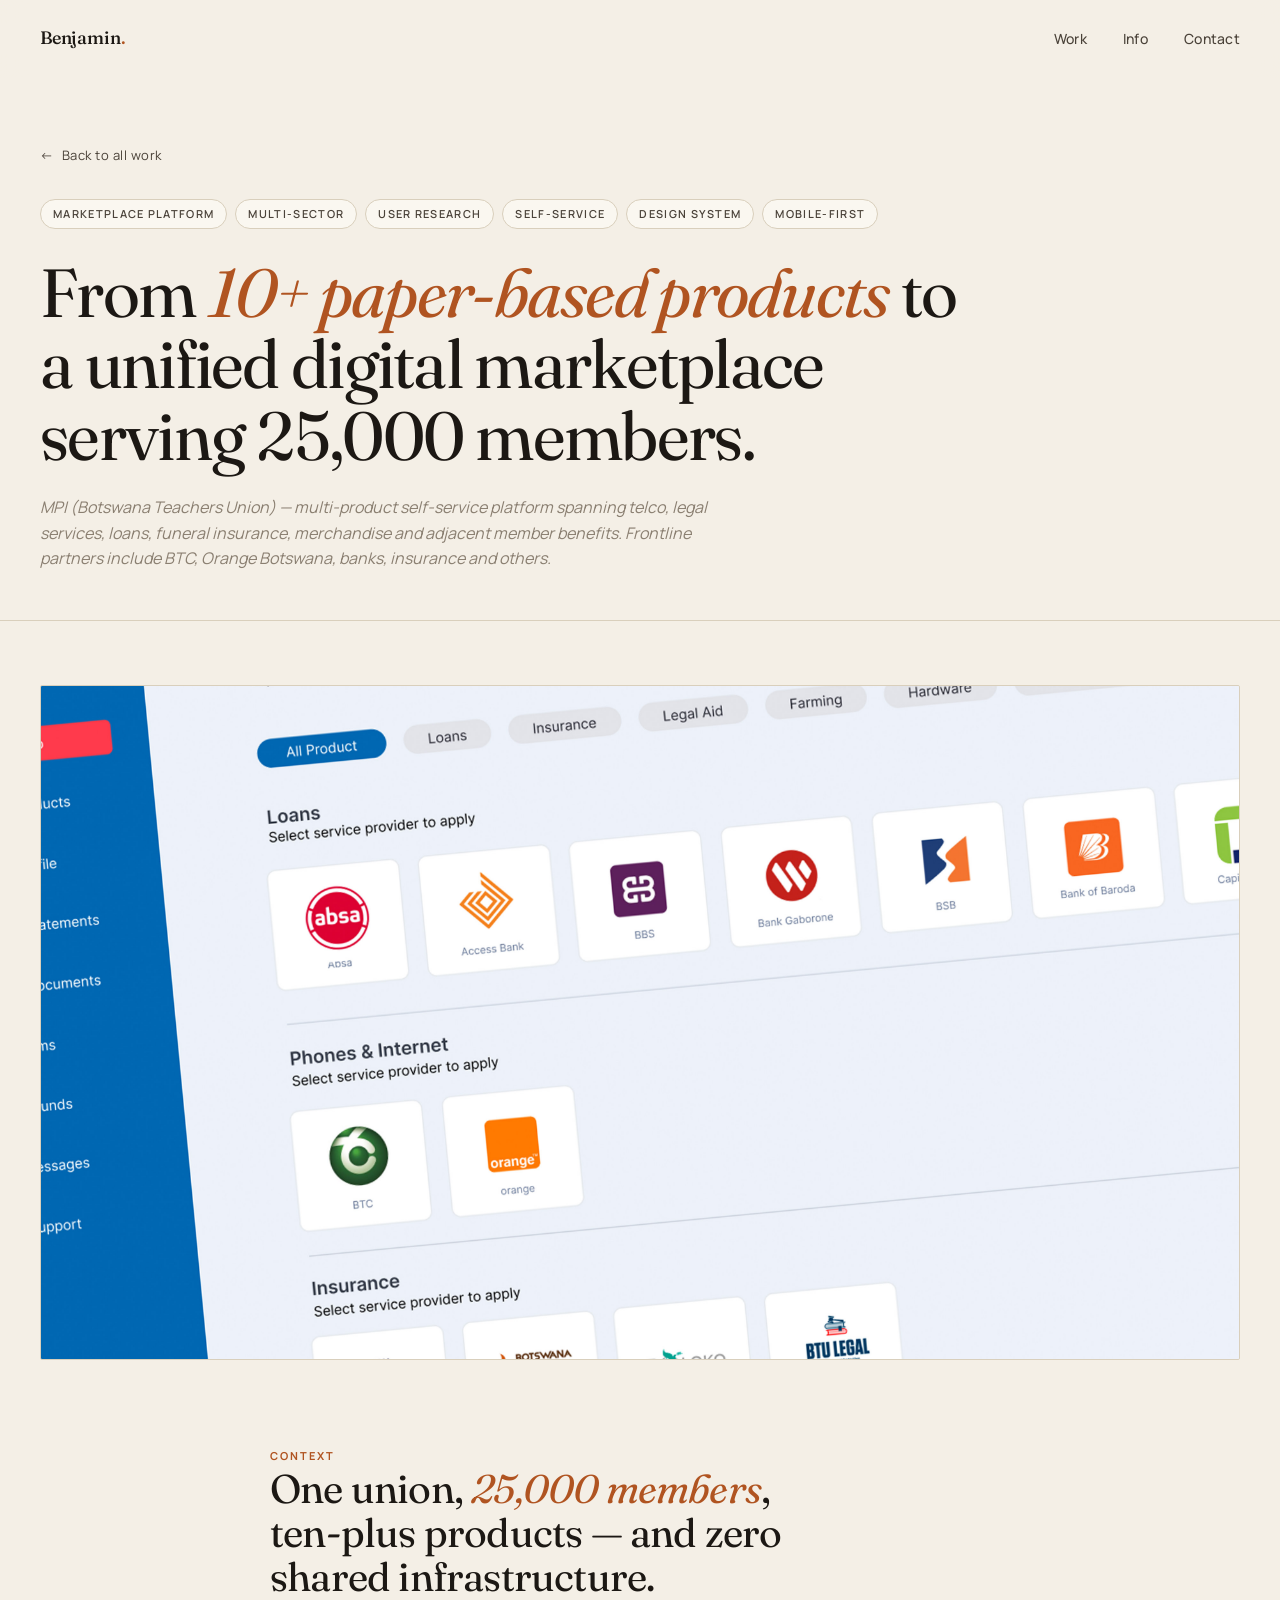
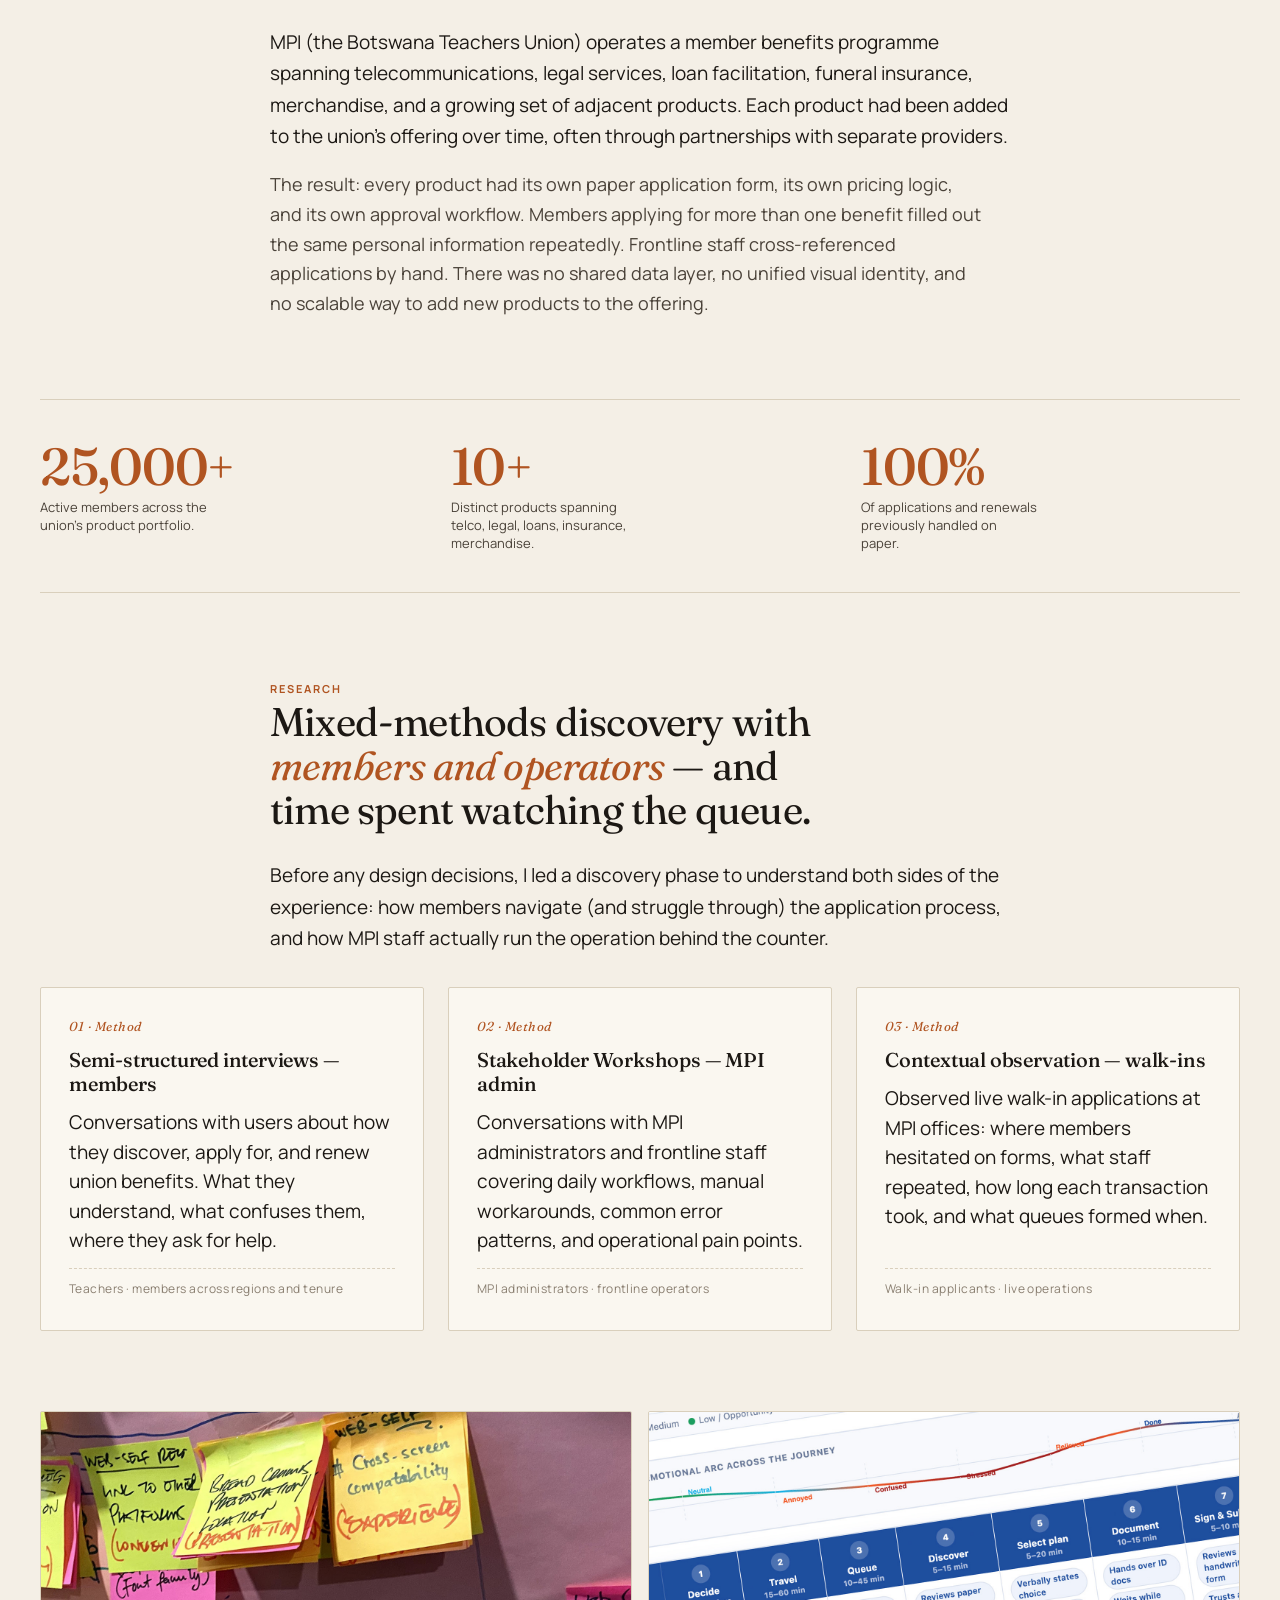
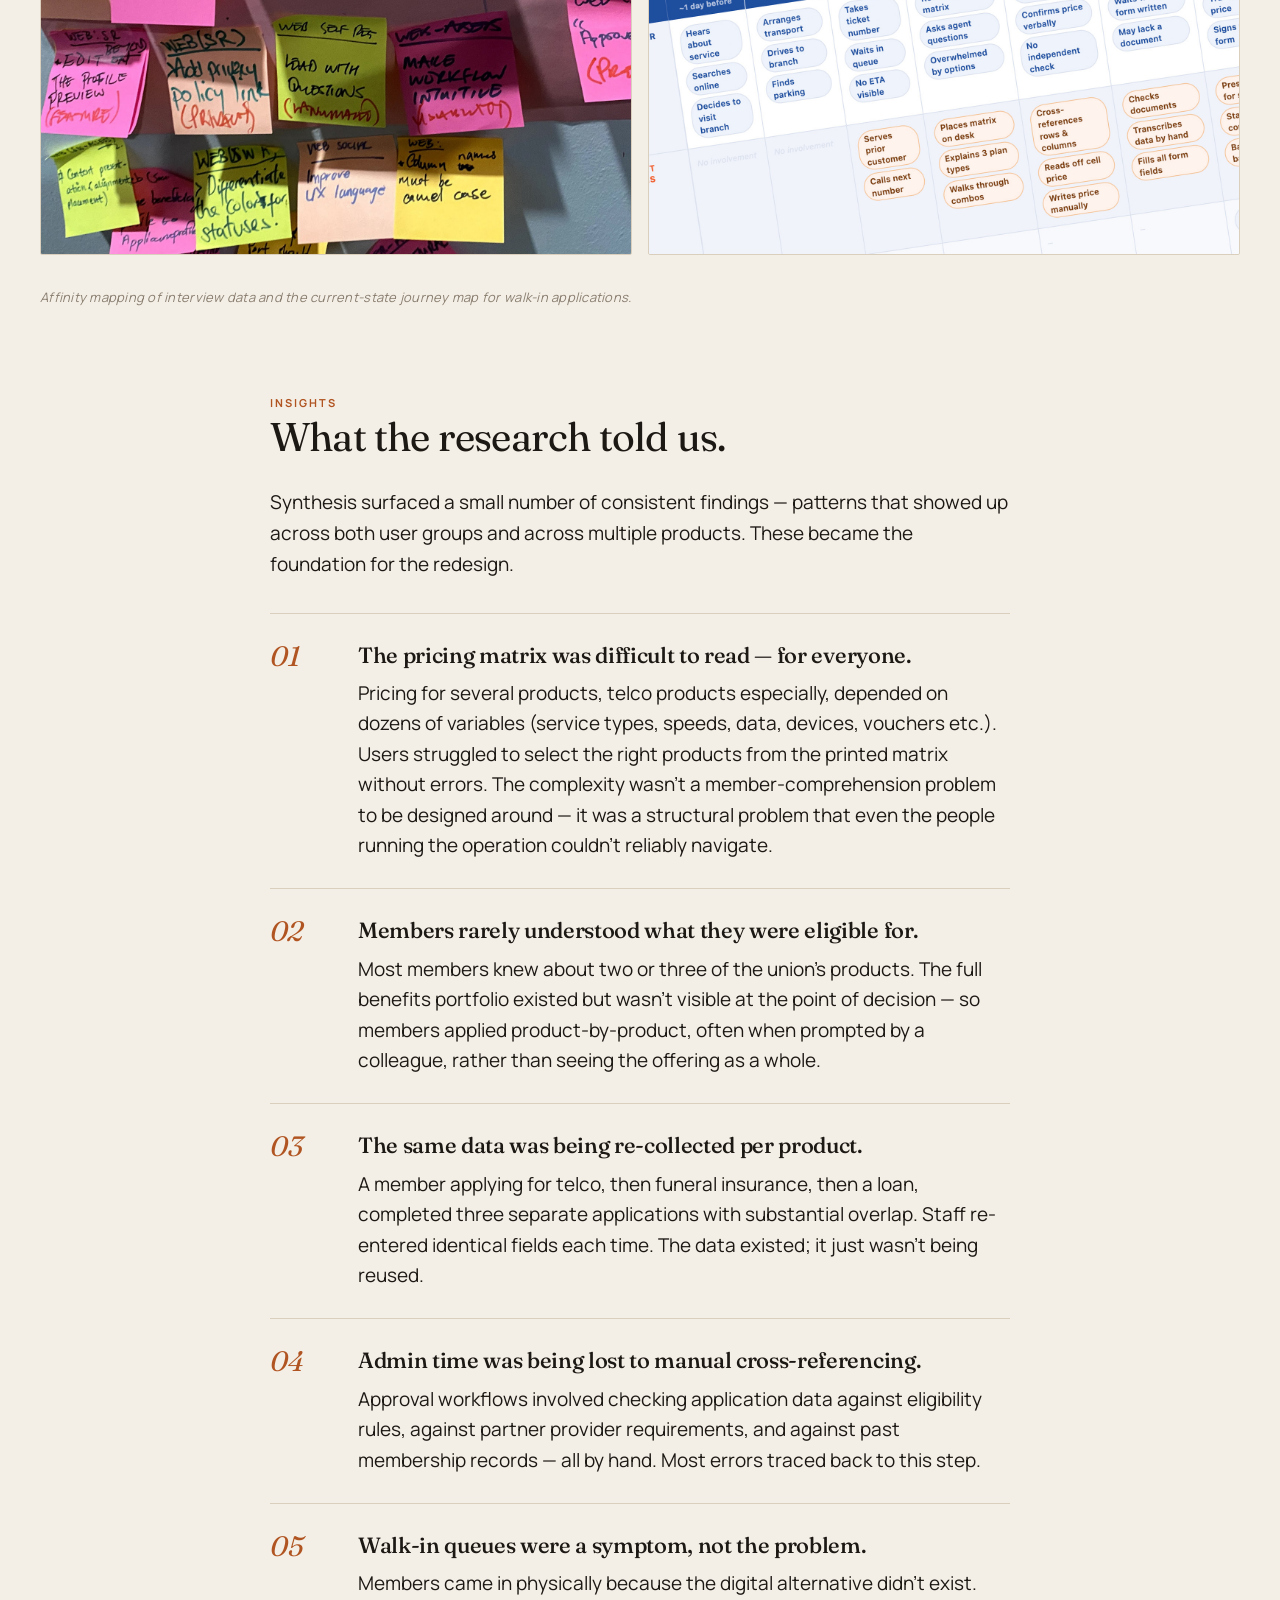
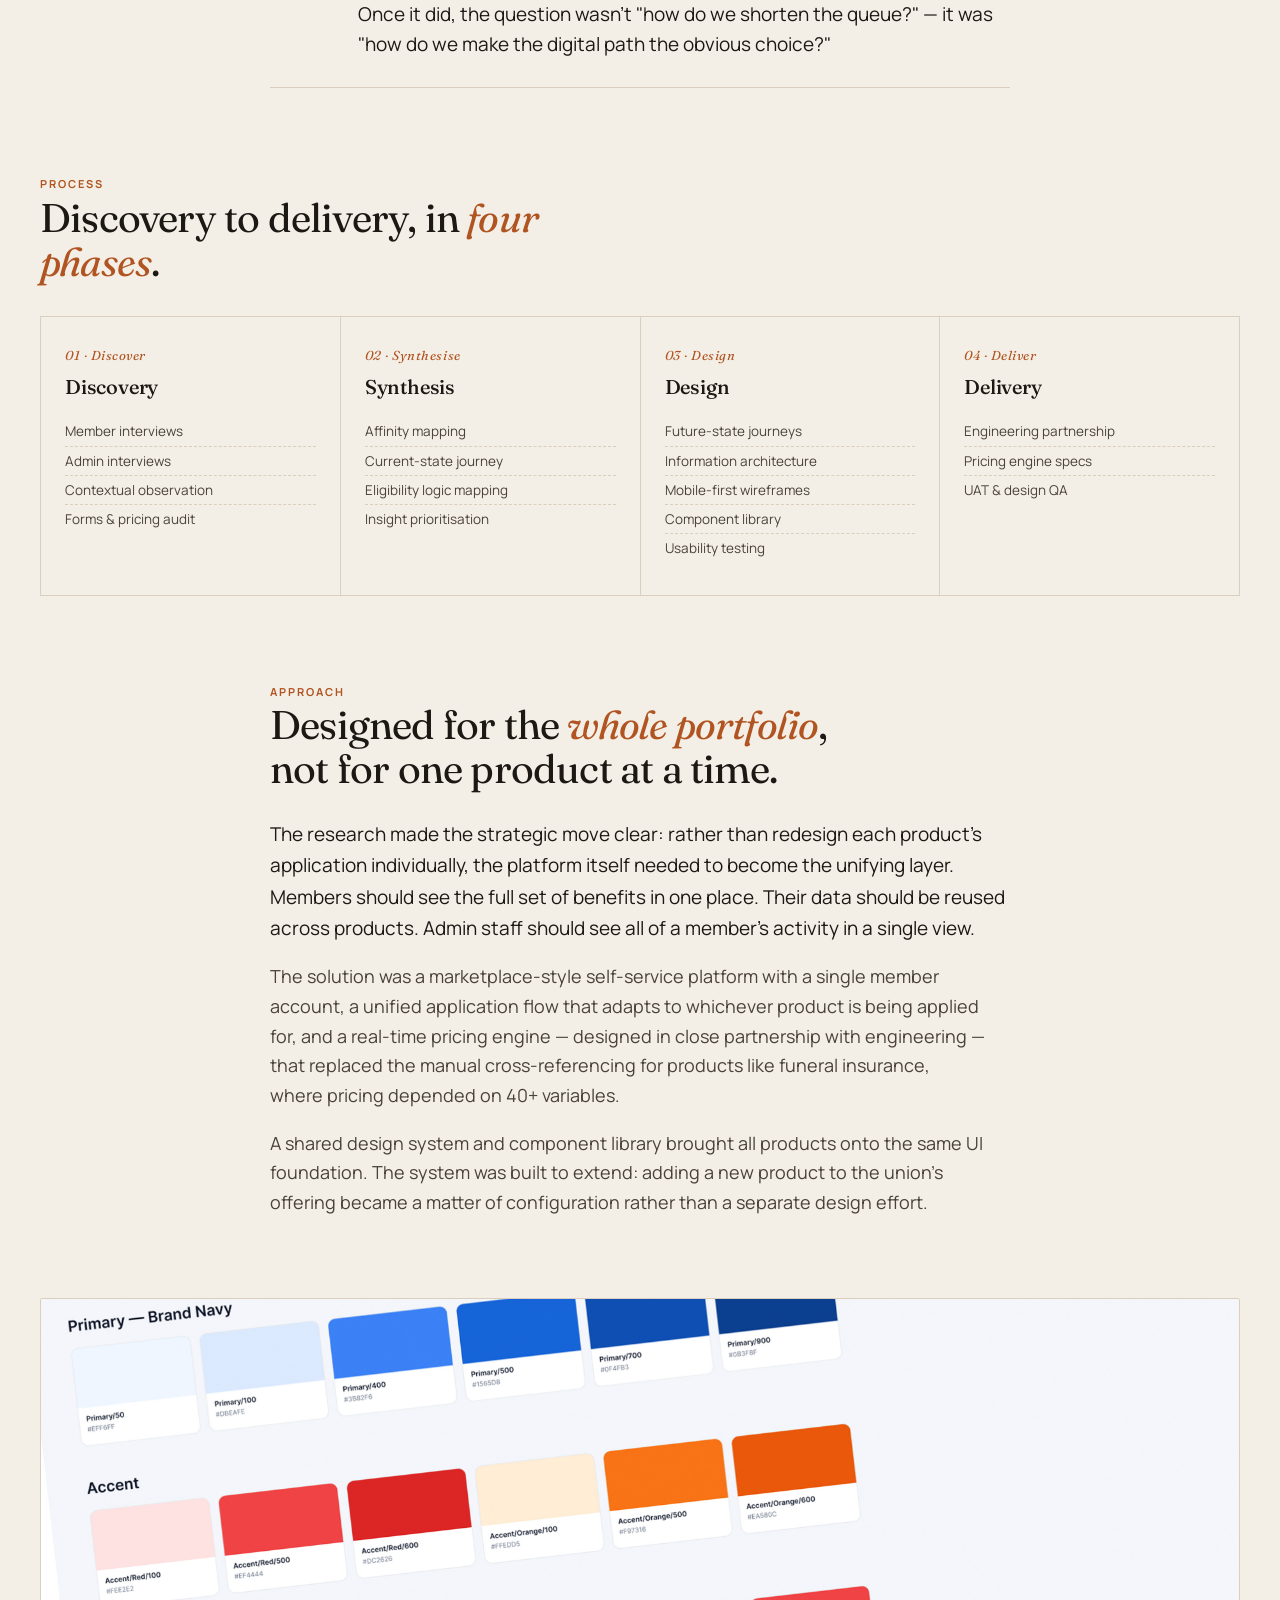
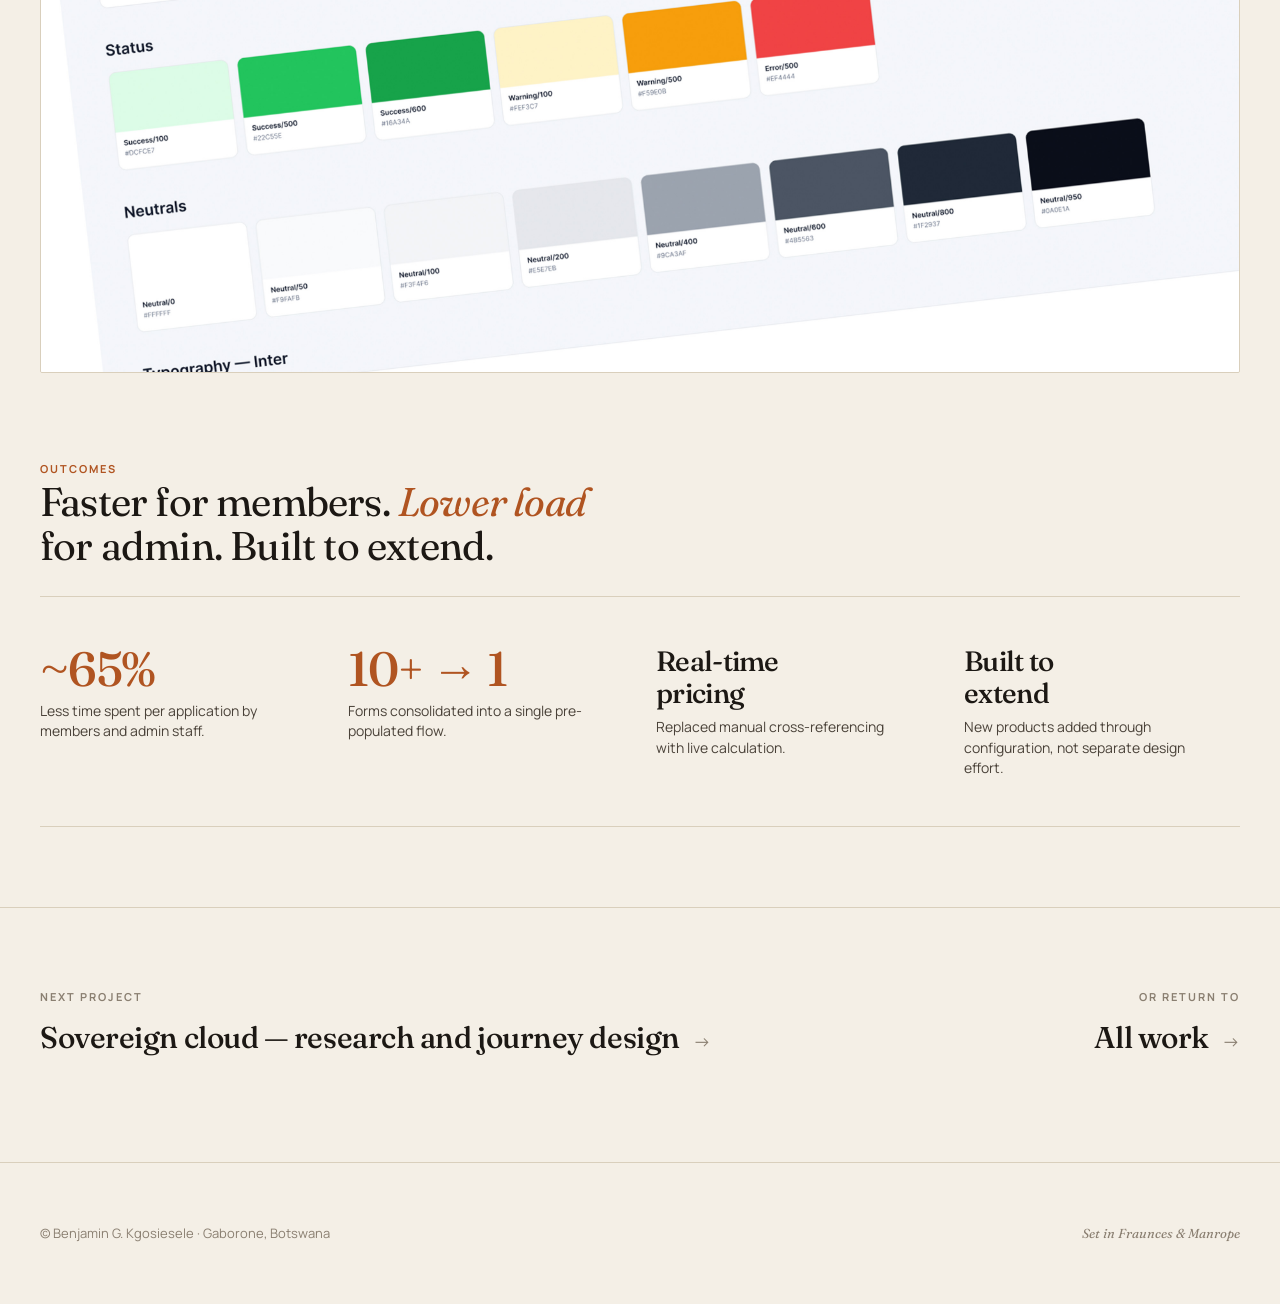
==== commit 1bbdb7d8: "case-multi-product.html" ====
--- a/case-multi-product.html
+++ b/case-multi-product.html
@@ -279,7 +279,7 @@
       <img src="images/designsystem2.jpg" alt="Unified design system components">
       </div>
     </div>
-    <p class="image-caption container narrow" style="padding-left:0;padding-right:0;">Component library tokens and patterns shared across the product portfolio.</p>
+    <p class="image-caption container narrow" style="padding-left:0;padding-right:0;"></p>
   </div>
 
   <!-- =====================================================
